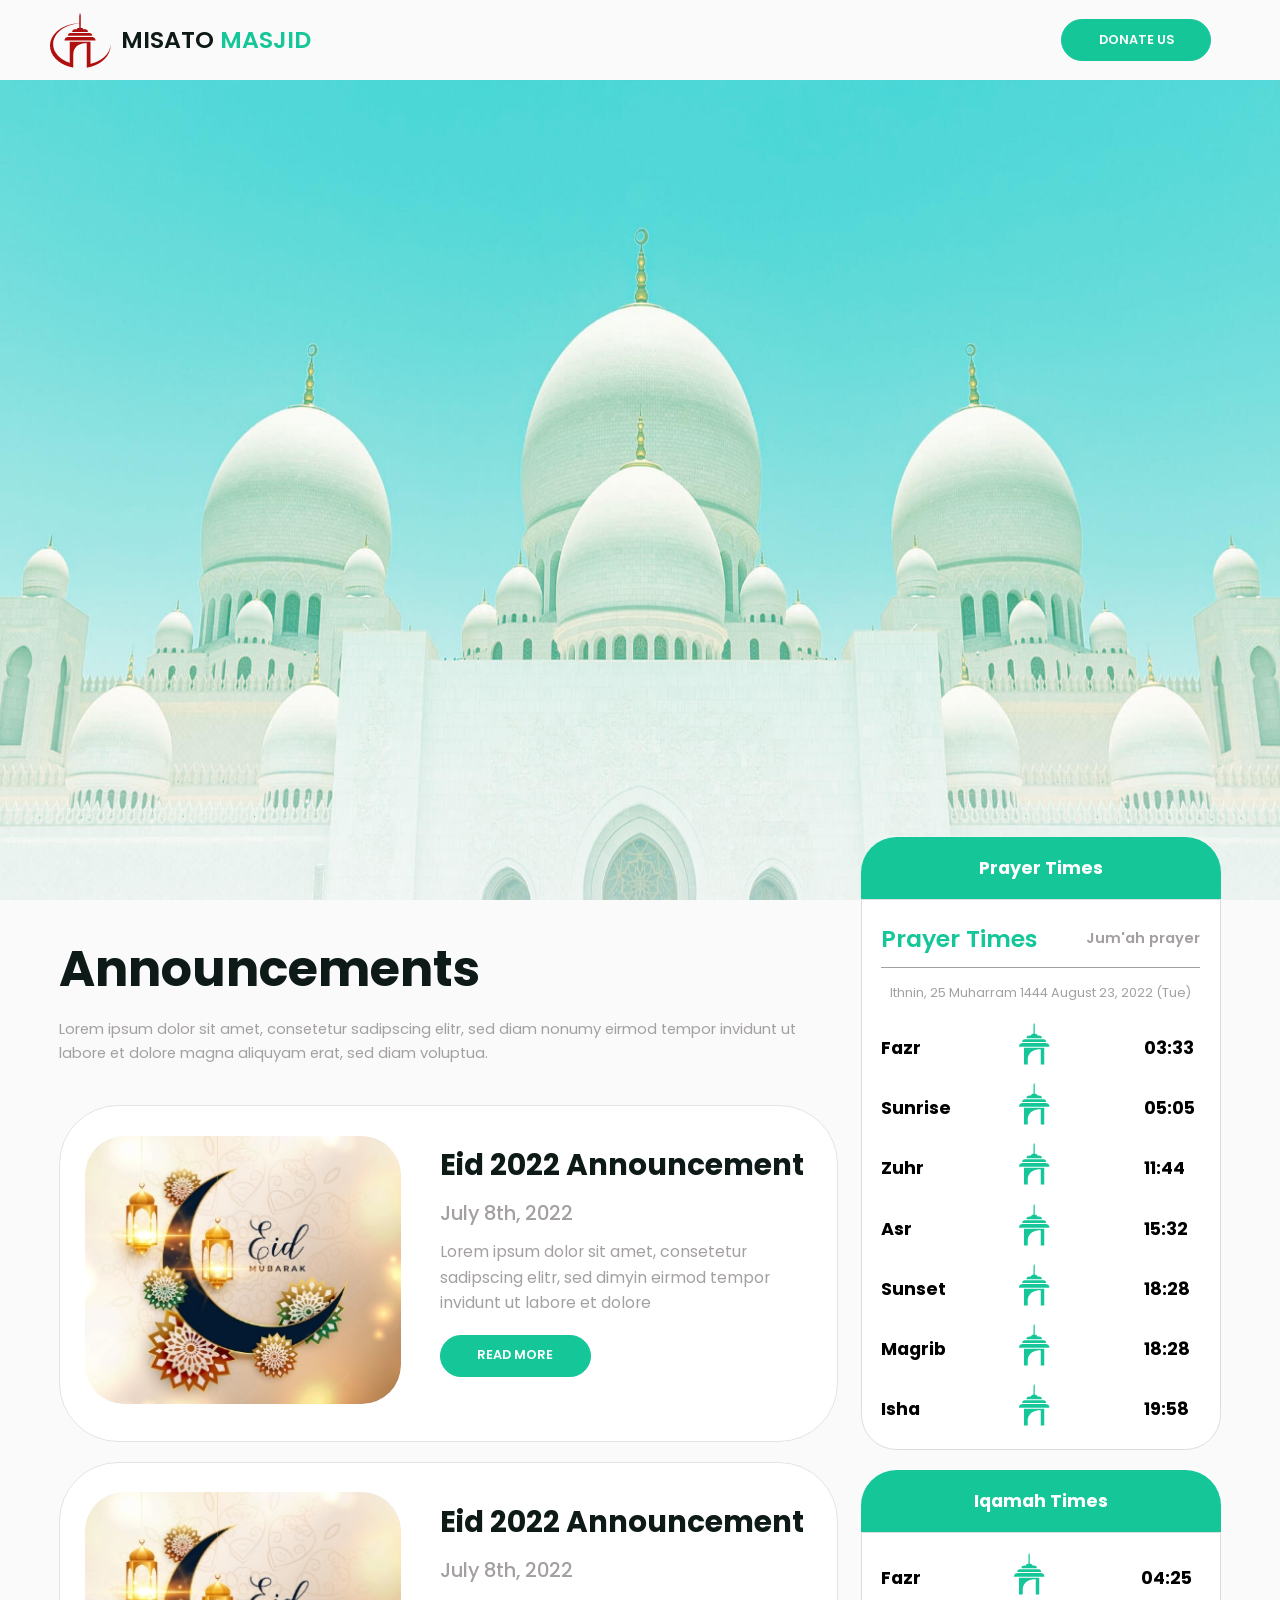
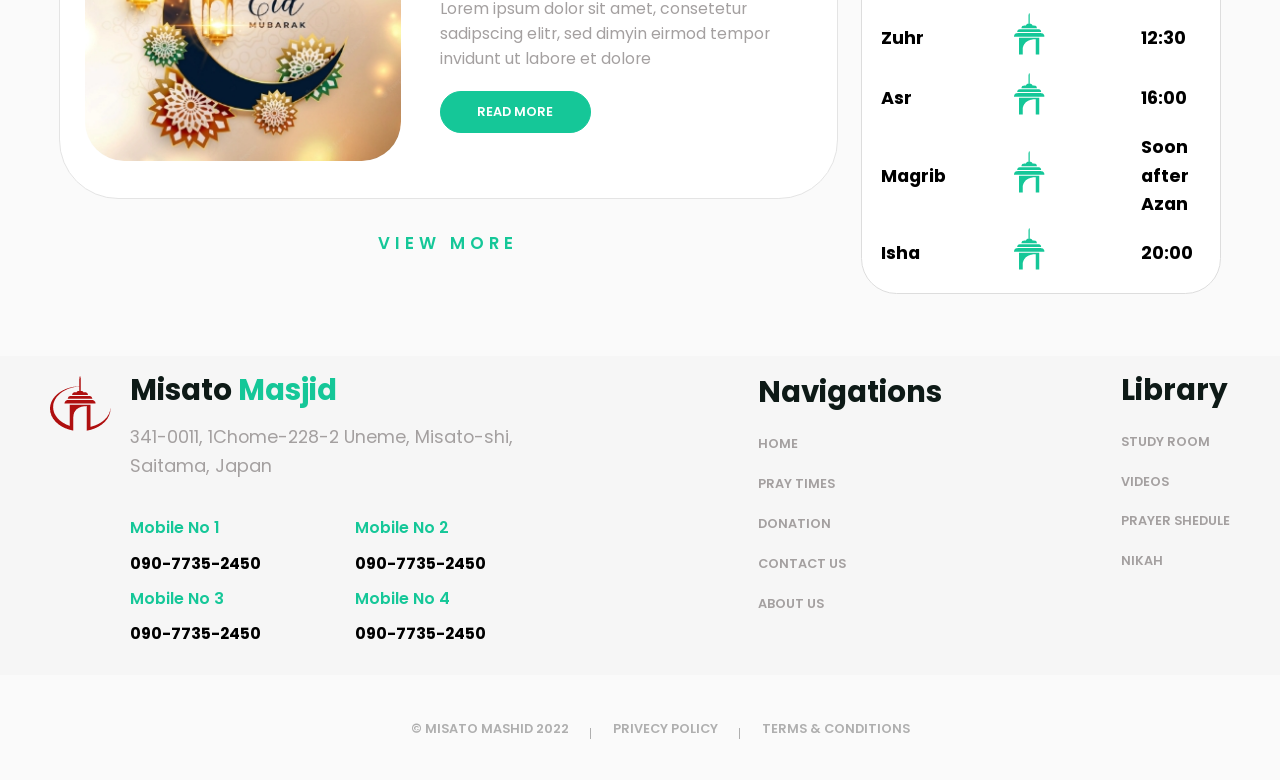
==== index.html @ 36b447de "completed" ====
<!DOCTYPE html>
<html lang="en">

<head>
    <meta charset="UTF-8">
    <meta http-equiv="X-UA-Compatible" content="IE=edge">
    <meta name="viewport" content="width=device-width, initial-scale=1.0">
    <title>Misato Masjid</title>
    <link rel="preconnect" href="https://fonts.googleapis.com">
    <link rel="preconnect" href="https://fonts.gstatic.com" crossorigin>
    <link href="https://fonts.googleapis.com/css2?family=Poppins:wght@400;500;600;700&display=swap" rel="stylesheet">
    <script src="https://ajax.googleapis.com/ajax/libs/jquery/3.6.0/jquery.min.js"></script>
    <link rel="stylesheet" href="assets/css/screen.min.css">
</head>

<body>

    <div class="main-wrapper">

        <header class="header-wrapper">
            <div class="holder">

                <div class="header-logo">
                    <a href="index.html">
                        <img src="assets/image/logo.png" alt="Logo">
                        <h1>Misato <span>Masjid</span></h1>
                    </a>
                </div>

                <div class="header-info">
                    <a class="header-btn btn" href="#">Donate Us</a>
                    <div class="switch">
                        <input id="language-toggle" class="check-toggle check-toggle-round-flat" type="checkbox">
                        <label for="language-toggle"></label>
                        <span class="on">BN</span>
                        <span class="off">EN</span>
                    </div>
                </div>

            </div>
        </header>

        <section class="hero-wrapper" style="background-image:url(assets/image/masjid.jpg)"></section>


        <div class="work-wrapper">
            <div class="holder">
                <div class="left-side">
                <div class="announcement-wrapper">
                    <div class="announcement-heading">
                        <h2>Announcements</h2>
                        <p>Lorem ipsum dolor sit amet, consetetur sadipscing elitr, sed diam nonumy eirmod tempor
                            invidunt ut labore et dolore magna aliquyam erat, sed diam voluptua.</p>
                    </div>

                    <div class="announcement-shedule">
                        <div class="announcements-image">
                            <img src="assets/image/eid.jpg" alt="">
                        </div>
                        <div class="announcement-info">
                            <h3>Eid 2022 Announcement</h3>
                            <p class="published-date">July 8th, 2022</p>
                            <p>Lorem ipsum dolor sit amet, consetetur sadipscing elitr, sed dimyin eirmod tempor
                                invidunt ut labore et dolore</p>
                            <a class="announcements-btn btn" href="#">Read More</a>
                        </div>
                    </div>
                    <div class="announcement-shedule">
                        <div class="announcements-image">
                            <img src="assets/image/eid.jpg" alt="">
                        </div>
                        <div class="announcement-info">
                            <h3>Eid 2022 Announcement</h3>
                            <p class="published-date">July 8th, 2022</p>
                            <p>Lorem ipsum dolor sit amet, consetetur sadipscing elitr, sed dimyin eirmod tempor
                                invidunt ut labore et dolore</p>
                            <a class="announcements-btn btn" href="#">Read More</a>
                        </div>
                    </div>
                    <div class="announcement-btn">
                        <a href="#"> View More</a>
                    </div>
                </div>
            </div>
            <div class="right-side">
                <div class="prayer-times">
                    <div class="prayers-heading">
                        <h5>Prayer Times</h5>
                    </div>
                    <div class="prayer-lists">
                        <div class="prayer-shedule">
                            <h4> <strong>Prayer Times</strong>
                              </h4>
                            <h4>Jum'ah prayer</h4>
                        </div>
                        <p><span>Ithnin, 25 Muharram 1444</span> <span>August 23, 2022 (Tue)</span></p>
                        <div class="prayers-name">
                            <span>Fazr</span>
                            <span><img src="/assets/image/miner_green.png" alt=""></span>
                            <span>03:33</span>
                            <span>Sunrise</span>
                            <span><img src="/assets/image/miner_green.png" alt=""></span>
                            <span>05:05</span>
                            <span>Zuhr</span>
                            <span><img src="/assets/image/miner_green.png" alt=""></span>
                            <span>11:44</span>
                            <span>Asr</span>
                            <span><img src="/assets/image/miner_green.png" alt=""></span>
                            <span>15:32</span>
                            <span>Sunset</span>
                            <span><img src="/assets/image/miner_green.png" alt=""></span>
                            <span>18:28</span>
                            <span>Magrib</span>
                            <span><img src="/assets/image/miner_green.png" alt=""></span>
                            <span>18:28</span>
                            <span>Isha</span>
                            <span><img src="/assets/image/miner_green.png" alt=""></span>
                            <span>19:58</span>
                        </div>
                    </div> 
                </div>
                <div class="prayer-times iqamah">
                    <div class="prayers-heading">
                        <h5>Iqamah Times</h5>
                    </div>
                    <div class="prayer-lists">
                        <div class="prayers-name">
                            <span>Fazr</span>
                            <span><img src="/assets/image/miner_green.png" alt=""></span>
                            <span>04:25</span>
                            <span>Zuhr</span>
                            <span><img src="/assets/image/miner_green.png" alt=""></span>
                            <span>12:30</span>
                            <span>Asr</span>
                            <span><img src="/assets/image/miner_green.png" alt=""></span>
                            <span>16:00</span>
                            <span>Magrib</span>
                            <span><img src="/assets/image/miner_green.png" alt=""></span>
                            <span class="soon">Soon after Azan</span>
                            <span>Isha</span>
                            <span><img src="/assets/image/miner_green.png" alt=""></span>
                            <span>20:00</span>
                            
                        </div>
                    </div> 
                </div>
             

            </div>
            </div>
        </div>

        <section class="navigation-area">
            <div class="holder">
                <div class="contact">
                    <img src="assets/image/logo.png" alt="">
                    <div class="contact-info">
                        <h3>Misato <span>Masjid</span> </h3>
                    <p>341-0011, 1Chome-228-2 Uneme, Misato-shi,
                        Saitama, Japan</p>
                        <div class="contact-details">
                            <span>Mobile No 1</span>
                            <span>Mobile No 2</span>
                            <span><strong>090-7735-2450</strong></span>
                            <span><strong>090-7735-2450</strong></span>
                            <span>Mobile No 3</span>
                            <span>Mobile No 4</span>
                     
                          
                            <span><strong>090-7735-2450</strong></span>
                          
                            <span><strong>090-7735-2450</strong></span>
                        </div>
                    </div>
                </div>
                <div class="navigation">
                    <h3>Navigations</h3>
                    <ul>
                        <li><a href="">Home</a></li>
                        <li><a href="">Pray Times</a></li>
                        <li><a href="">Donation</a></li>
                        <li><a href="">Contact US</a></li>
                        <li><a href="">About Us</a></li>
                    </ul>
                </div>
                <div class="library">
                    <h3>Library</h3>
                    <ul>
                        <li><a href="">Study Room</a></li>
                        <li><a href="">Videos</a></li>
                        <li><a href="">Prayer Shedule</a></li>
                        <li><a href="">Nikah</a></li>
                    </ul>
                </div>
            </div>
        </section>

        <footer class="footer--area">
            <div class="holder">
                <ul>
                    <li><a href=""> &#xA9; Misato Mashid 2022</a></li>
                    <li><a href="">Privecy Policy</a></li>
                    <li><a href="">Terms & Conditions</a></li>
                </ul>
            </div>
        </footer>

    </div>

    <script src="assets/js/screen.js"></script>

</body>

</html>
---- assets/css/screen.min.css ----
html{font-size:13px}@media (min-width: 320px){html{font-size:calc(13px + 3 * (100vw - 320px) / 1046)}}@media (min-width: 1366px){html{font-size:16px}}.holder{padding:0 20px}@media (min-width: 320px){.holder{padding:calc(0 20px + 0 40px-0 20px * (100vw - 320px) / 1046)}}@media (min-width: 1366px){.holder{padding:0 40px}}.switch{display:none}@media (min-width: 320px){.switch{display:calc(none + block-none * (100vw - 320px) / 1046)}}@media (min-width: 1366px){.switch{display:block}}html,body,p,blockquote,figure,fieldset,textarea,iframe{margin:0;padding:0;-webkit-box-sizing:border-box;box-sizing:border-box}button,input,select,textarea{margin:0}*,*:before,*:after{-webkit-box-sizing:inherit;box-sizing:inherit}img,embed,iframe:not(.instagram-media):not(.wp-embedded-content),object,audio,video{height:auto;max-width:100%}ul,li{margin:0;padding:0;list-style:none}a{text-decoration:none;text-transform:uppercase;font-size:.8125rem;line-height:.6875rem;font-weight:600;display:inline-block}.header-btn{margin-right:1.25rem}@media (max-width: 576px){.header-btn{margin-right:0px}}.announcements-btn{margin-top:1.25rem;text-align:center}@media (max-width: 576px){.announcements-btn{text-align:center}}.announcement-btn{text-align:center}.announcement-btn a{letter-spacing:0.3em;color:#15C798;font-size:1.0625rem;margin-top:1.25rem}body{font-family:"Poppins",sans-serif;color:#A4A0A0;line-height:1.6;font-size:1rem;background-color:#fafafa}.holder{max-width:77.5rem;margin:0 auto}.btn{color:#fff;background-color:#15C798;border:.0625rem solid #15C798;padding:.93rem 2.3rem;border-radius:2rem}.btn:hover{background-color:transparent;-webkit-transition:all 0.5s ease-in-out;-o-transition:all 0.5s ease-in-out;transition:all 0.5s ease-in-out;color:#000}h2{color:#0E1A17;font-size:3.125rem;font-weight:700;margin:.625rem 0;max-width:30.125rem}h3{font-size:1.875rem;color:#0E1A17;margin:0 0 .625rem 0}.switch{position:relative;margin:3px 0 0 15px}.switch>span{position:absolute;top:9px;pointer-events:none;font-family:'Helvetica', Arial, sans-serif;font-weight:bold;font-size:12px;text-transform:uppercase;text-shadow:0 1px 0 rgba(0,0,0,0.06);width:50%;text-align:center}input.check-toggle-round-flat:checked ~ .off{color:#15c798}input.check-toggle-round-flat:checked ~ .on{color:#fff}.switch>span.on{left:0;padding-left:2px;color:#15c798}.switch>span.off{right:0;padding-right:4px;color:#fff}.check-toggle{position:absolute;margin-left:-9999px;visibility:hidden}.check-toggle+label{display:block;position:relative;cursor:pointer;outline:none;-webkit-user-select:none;-moz-user-select:none;-ms-user-select:none;user-select:none}input.check-toggle-round-flat+label{padding:2px;width:100px;height:35px;background-color:#15c798;border-radius:60px}input.check-toggle-round-flat+label:before,input.check-toggle-round-flat+label:after{display:block;position:absolute;content:""}input.check-toggle-round-flat+label:before{top:2px;left:2px;bottom:2px;right:2px;background-color:#15c798;border-radius:60px}input.check-toggle-round-flat+label:after{top:4px;left:4px;bottom:4px;width:48px;background-color:#fff;border-radius:52px;-webkit-transition:margin 0.2s;-o-transition:margin 0.2s;transition:margin 0.2s}input.check-toggle-round-flat:checked+label:after{margin-left:44px}.header-wrapper{width:100%;height:5rem;position:fixed;z-index:333}.header-wrapper .holder{display:-webkit-box;display:-ms-flexbox;display:flex;-webkit-box-pack:center;-ms-flex-pack:center;justify-content:center;-webkit-box-align:center;-ms-flex-align:center;align-items:center;-webkit-box-pack:justify;-ms-flex-pack:justify;justify-content:space-between;height:80px}@media (max-width: 576px){.header-wrapper .holder{-webkit-box-orient:vertical;-webkit-box-direction:normal;-ms-flex-direction:column;flex-direction:column;margin:10px 0 0 0}}.header-wrapper .holder .header-logo a{display:-webkit-box;display:-ms-flexbox;display:flex;-webkit-box-pack:center;-ms-flex-pack:center;justify-content:center;-webkit-box-align:center;-ms-flex-align:center;align-items:center}@media (max-width: 576px){.header-wrapper .holder .header-logo a img{max-width:3.4375rem}}.header-wrapper .holder .header-logo a h1{font-size:1.5rem;font-weight:600;color:#0E1A17;margin:0 0 0 10px}.header-wrapper .holder .header-logo a h1 span{color:#15C798}.header-wrapper .holder .header-info{display:-webkit-box;display:-ms-flexbox;display:flex;-webkit-box-pack:center;-ms-flex-pack:center;justify-content:center;-webkit-box-align:center;-ms-flex-align:center;align-items:center;-webkit-box-pack:justify;-ms-flex-pack:justify;justify-content:space-between}.header-wrapper.active{background-color:#E4E4E4;-webkit-transition:all 0.3s ease-in-out;-o-transition:all 0.3s ease-in-out;transition:all 0.3s ease-in-out}@media (max-width: 576px){.header-wrapper.active{height:7.25rem}}.footer--area{padding:40px 0}@media (max-width: 576px){.footer--area{padding:20px 0}}.footer--area .holder{display:-ms-grid;display:grid;place-items:center}.footer--area .holder li{margin-left:40px;display:inline-block;position:relative}.footer--area .holder li::after{content:"";position:absolute;background-color:#afafaf;width:1px;height:11px;top:4px;right:-22px}.footer--area .holder li:last-child:after{display:none}@media (max-width: 576px){.footer--area .holder li{margin-left:5px}.footer--area .holder li::after{display:none}}.footer--area .holder li a{text-decoration:none;color:#afafaf;font-size:.8125rem;display:block;-webkit-transition:all 0.3s ease-in-out;-o-transition:all 0.3s ease-in-out;transition:all 0.3s ease-in-out}@media (max-width: 576px){.footer--area .holder li a{font-size:9px}}.footer--area .holder li a::after{background-color:#A4A0A0;bottom:-3px;content:"";height:1px;right:0;position:absolute;width:0;-webkit-transition:all 0.3s;-o-transition:all 0.3s;transition:all 0.3s}.footer--area .holder li a:hover::after{left:0;width:100%}.hero-wrapper{position:relative;top:80px;background-repeat:no-repeat;background-position:center;background-size:100% 100%;height:calc(100vh - 80px)}@media (max-width: 576px){.hero-wrapper{height:calc(50vh - 80px);top:95px}}.work-wrapper{width:100%}.work-wrapper .holder{display:-webkit-box;display:-ms-flexbox;display:flex;-webkit-box-pack:justify;-ms-flex-pack:justify;justify-content:space-between;-webkit-box-align:center;-ms-flex-align:center;align-items:center;gap:1.25rem;padding:1.875rem}@media (max-width: 576px){.work-wrapper .holder{-webkit-box-orient:vertical;-webkit-box-direction:normal;-ms-flex-direction:column;flex-direction:column;padding:1.625rem 0}}.work-wrapper .holder .left-side{max-width:67%}@media (max-width: 576px){.work-wrapper .holder .left-side{-webkit-box-ordinal-group:3;-ms-flex-order:2;order:2;max-width:100%}}@media (max-width: 576px){.work-wrapper .holder .left-side .announcement-wrapper .announcement-heading{padding:0 1.25rem}}.work-wrapper .holder .left-side .announcement-wrapper .announcement-heading p{font-weight:400;font-size:.9375rem;margin-bottom:2.5rem;max-width:62.3125rem}.work-wrapper .holder .left-side .announcement-wrapper .announcement-shedule{background-color:#fff;display:-webkit-box;display:-ms-flexbox;display:flex;-webkit-box-pack:center;-ms-flex-pack:center;justify-content:center;-webkit-box-align:center;-ms-flex-align:center;align-items:center;gap:2.5rem;padding:1.875rem 1.5625rem;border:.0625rem solid #E4E4E4;border-radius:3.75rem;margin-bottom:1.25rem}@media (max-width: 576px){.work-wrapper .holder .left-side .announcement-wrapper .announcement-shedule{-webkit-box-orient:vertical;-webkit-box-direction:normal;-ms-flex-direction:column;flex-direction:column}}.work-wrapper .holder .left-side .announcement-wrapper .announcement-shedule .announcements-image{border-radius:1.875rem}@media (max-width: 576px){.work-wrapper .holder .left-side .announcement-wrapper .announcement-shedule .announcements-image{width:100%}}.work-wrapper .holder .left-side .announcement-wrapper .announcement-shedule .announcements-image img{max-width:20.0625rem;border-radius:2.5rem}@media (max-width: 576px){.work-wrapper .holder .left-side .announcement-wrapper .announcement-shedule .announcements-image img{max-width:100%;width:100%}}.work-wrapper .holder .left-side .announcement-wrapper .announcement-shedule .announcement-info{position:relative;top:-.9375rem}.work-wrapper .holder .left-side .announcement-wrapper .announcement-shedule .announcement-info p{max-width:31.25rem}.work-wrapper .holder .left-side .announcement-wrapper .announcement-shedule .announcement-info .published-date{font-size:1.25rem;font-weight:500;margin-bottom:.625rem}.work-wrapper .right-side{max-width:31%}@media (max-width: 576px){.work-wrapper .right-side{-webkit-box-ordinal-group:2;-ms-flex-order:1;order:1;max-width:100%}}.work-wrapper .right-side .prayer-times{position:relative;top:-2.0625rem;background-color:#fff;border-radius:2.25rem}.work-wrapper .right-side .prayer-times .prayers-heading{background-color:#15C798;margin:20px 0 0 0;text-align:center;border-radius:2.25rem 2.25rem 0 0}.work-wrapper .right-side .prayer-times .prayers-heading h5{color:#fff;font-size:1.125rem;padding:1.0625rem 0;margin:0}.work-wrapper .right-side .prayer-times .prayer-lists{border:.0625rem solid #ddd;border-radius:0 0 2.25rem 2.25rem;padding:0 1.25rem .9375rem 1.25rem}.work-wrapper .right-side .prayer-times .prayer-lists p{font-size:.8125rem;text-align:center;margin:.9375rem 0 0 0}.work-wrapper .right-side .prayer-times .prayer-lists .prayer-shedule{display:-webkit-box;display:-ms-flexbox;display:flex;-webkit-box-pack:center;-ms-flex-pack:center;justify-content:center;-webkit-box-align:center;-ms-flex-align:center;align-items:center;-webkit-box-pack:justify;-ms-flex-pack:justify;justify-content:space-between;border-bottom:.0625rem solid #A4A0A0}.work-wrapper .right-side .prayer-times .prayer-lists .prayer-shedule h4{font-weight:600;font-size:.9375rem;margin:1.25rem 0 .625rem 0}.work-wrapper .right-side .prayer-times .prayer-lists .prayer-shedule strong{color:#15C798;font-weight:600;font-size:1.5rem}.work-wrapper .right-side .prayer-times .prayer-lists .prayers-name{margin-top:1.25rem;display:-ms-grid;display:grid;-ms-grid-columns:1fr 1fr 1fr;grid-template-columns:1fr 1fr 1fr;-webkit-box-pack:justify;-ms-flex-pack:justify;justify-content:space-between;gap:.625rem 4.3125rem;-webkit-box-align:center;-ms-flex-align:center;align-items:center}@media (max-width: 576px){.work-wrapper .right-side .prayer-times .prayer-lists .prayers-name{gap:0.625rem 7.313rem}}.work-wrapper .right-side .prayer-times .prayer-lists .prayers-name span{color:#000;font-weight:700;font-size:1.125rem}.navigation-area{padding:0 1.875rem;background-color:#08674E;padding:1.25rem 0;background-color:#f6f6f6}.navigation-area .holder{display:-webkit-box;display:-ms-flexbox;display:flex;-webkit-box-pack:center;-ms-flex-pack:center;justify-content:center;-webkit-box-align:center;-ms-flex-align:center;align-items:center;-webkit-box-pack:justify;-ms-flex-pack:justify;justify-content:space-between}@media (max-width: 576px){.navigation-area .holder{-webkit-box-orient:vertical;-webkit-box-direction:normal;-ms-flex-direction:column;flex-direction:column}}.navigation-area .holder .contact{display:-webkit-box;display:-ms-flexbox;display:flex;-webkit-box-align:start;-ms-flex-align:start;align-items:flex-start;-webkit-box-pack:justify;-ms-flex-pack:justify;justify-content:space-between;gap:1.25rem}@media (max-width: 576px){.navigation-area .holder .contact{padding:0 0 30px 0}}.navigation-area .holder .contact .contact-info{position:relative;top:-.625rem}.navigation-area .holder .contact .contact-info h3{font-weight:700}.navigation-area .holder .contact .contact-info h3 span{color:#15C798}.navigation-area .holder .contact .contact-info p{font-weight:400;max-width:28.5rem;font-size:1.125rem;padding-bottom:1.625rem}.navigation-area .holder .contact .contact-info .contact-details{display:-ms-grid;display:grid;-ms-grid-columns:1fr 1fr;grid-template-columns:1fr 1fr}.navigation-area .holder .contact .contact-info .contact-details span{margin-top:.625rem;color:#15C798;font-weight:600}.navigation-area .holder .contact .contact-info .contact-details strong{color:#000}.navigation-area .holder .navigation{position:relative;top:-1.0625rem}@media (max-width: 576px){.navigation-area .holder .navigation{padding:0 0 30px 0}}.navigation-area .holder .navigation h3{font-weight:700;margin-bottom:.9375rem}@media (max-width: 576px){.navigation-area .holder .navigation h3{text-align:center}}.navigation-area .holder .navigation ul li{margin-bottom:.9375rem}@media (max-width: 576px){.navigation-area .holder .navigation ul li{margin-left:10px;display:inline-block}}.navigation-area .holder .navigation ul li a{color:#A4A0A0;position:relative}.navigation-area .holder .navigation ul li a::after{background-color:#A4A0A0;bottom:-3px;content:"";height:1px;right:0;position:absolute;width:0;-webkit-transition:all 0.3s;-o-transition:all 0.3s;transition:all 0.3s}.navigation-area .holder .navigation ul li a:hover::after{left:0;width:100%}.navigation-area .holder .library{position:relative;top:-2.5rem}.navigation-area .holder .library h3{font-weight:700;margin-bottom:.9375rem}@media (max-width: 576px){.navigation-area .holder .library h3{text-align:center}}.navigation-area .holder .library ul li{margin-bottom:.9375rem}@media (max-width: 576px){.navigation-area .holder .library ul li{margin-left:10px;display:inline-block}}.navigation-area .holder .library ul li a{color:#A4A0A0;position:relative}.navigation-area .holder .library ul li a::after{background-color:#A4A0A0;bottom:-3px;content:"";height:1px;right:0;position:absolute;width:0;-webkit-transition:all 0.3s;-o-transition:all 0.3s;transition:all 0.3s}.navigation-area .holder .library ul li a:hover::after{left:0;width:100%}
/*# sourceMappingURL=screen.min.css.map */
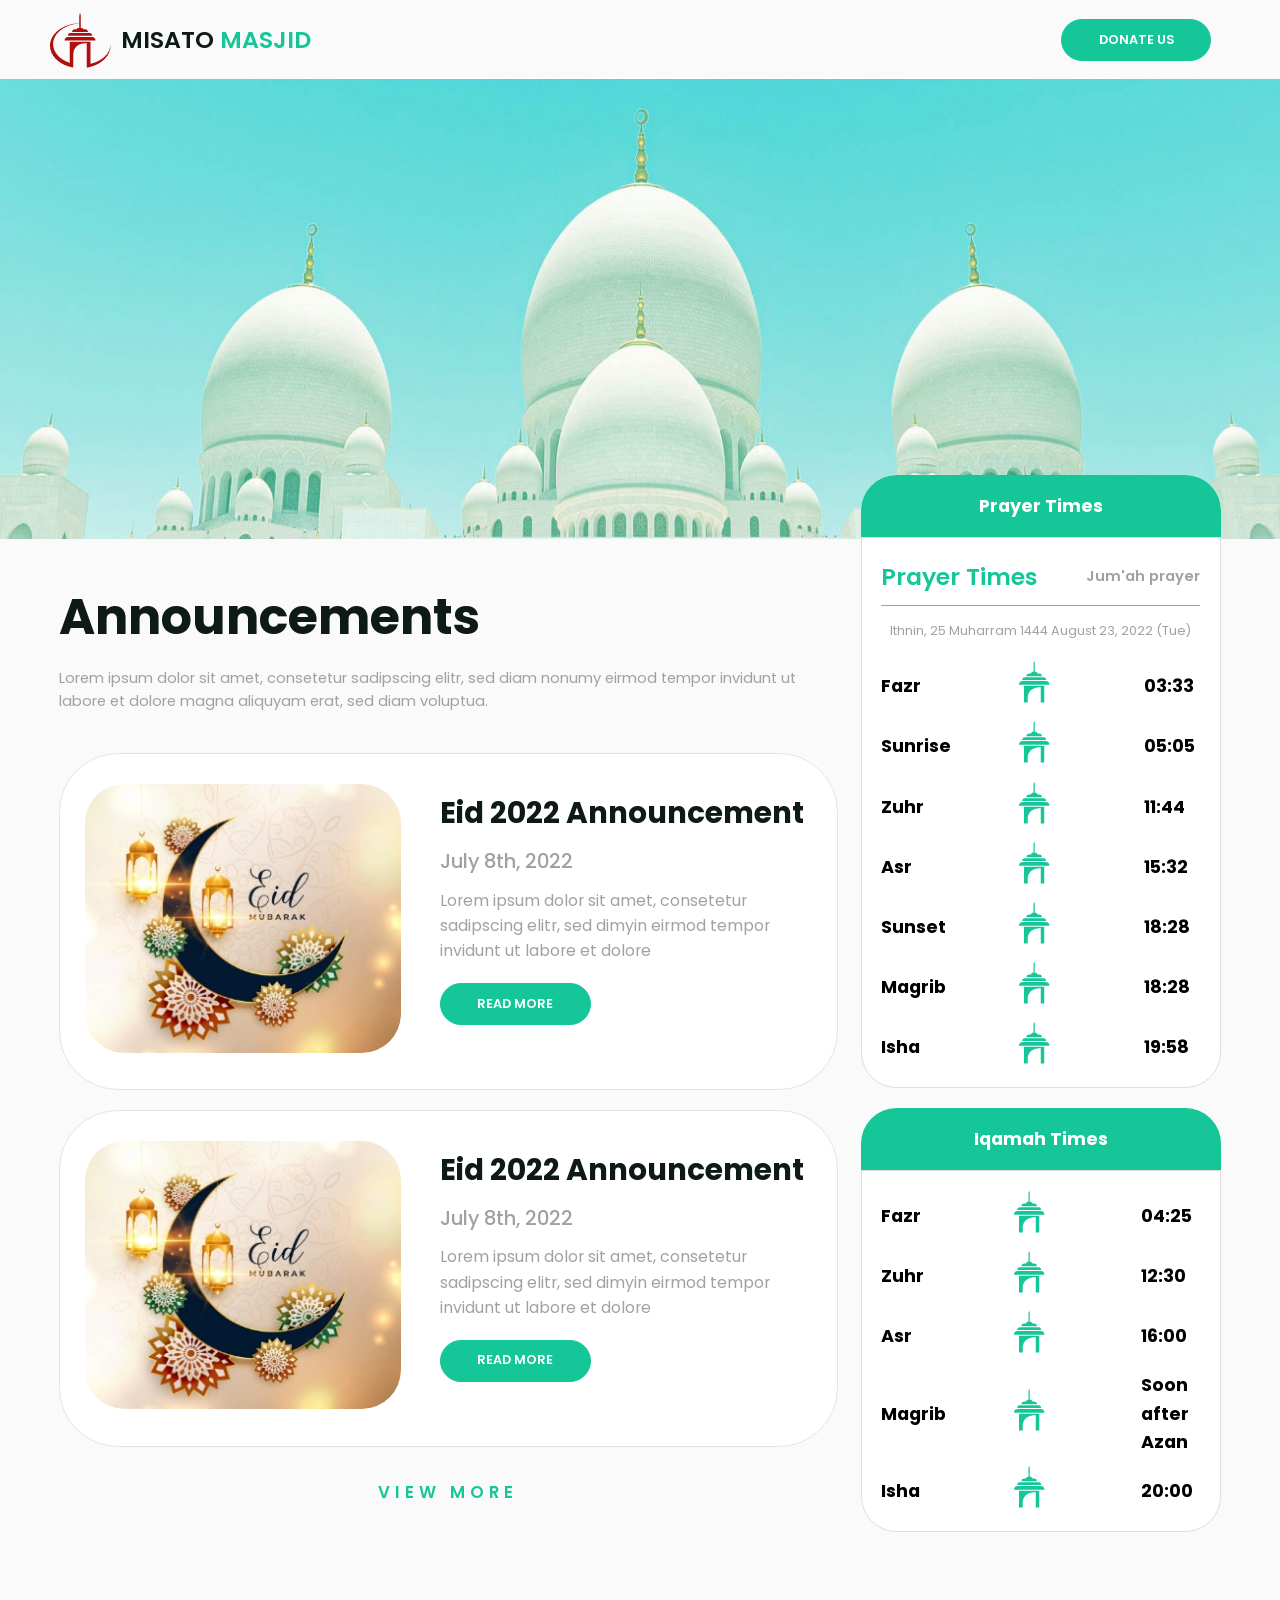
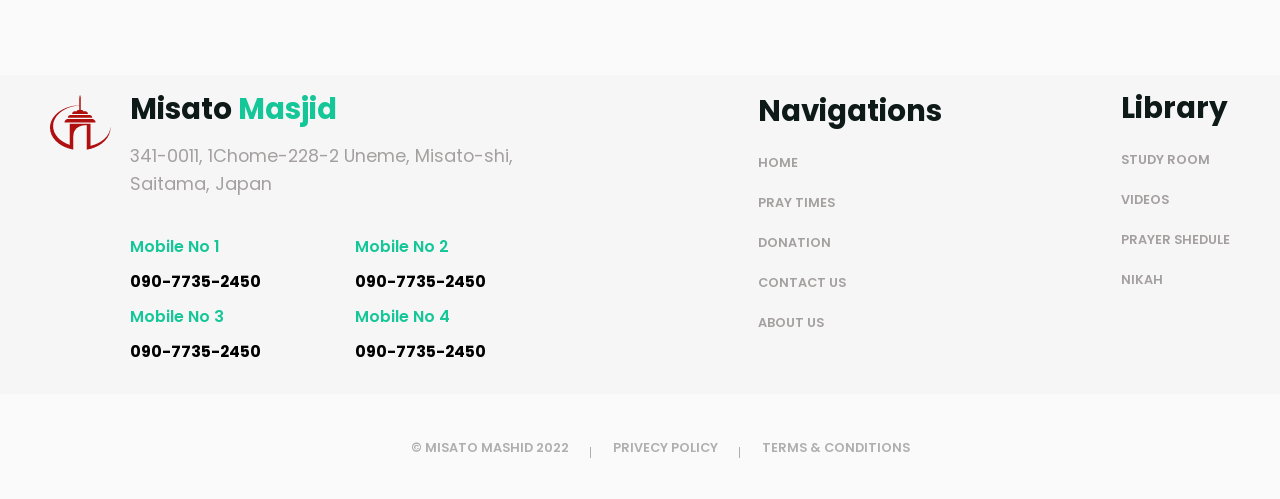
==== commit 6d6e3181: "errors Fixed" ====
--- a/index.html
+++ b/index.html
@@ -96,25 +96,25 @@
                         <p><span>Ithnin, 25 Muharram 1444</span> <span>August 23, 2022 (Tue)</span></p>
                         <div class="prayers-name">
                             <span>Fazr</span>
-                            <span><img src="/assets/image/miner_green.png" alt=""></span>
+                            <span><img src="assets/image/miner_green.png" alt=""></span>
                             <span>03:33</span>
                             <span>Sunrise</span>
-                            <span><img src="/assets/image/miner_green.png" alt=""></span>
+                            <span><img src="assets/image/miner_green.png" alt=""></span>
                             <span>05:05</span>
                             <span>Zuhr</span>
-                            <span><img src="/assets/image/miner_green.png" alt=""></span>
+                            <span><img src="assets/image/miner_green.png" alt=""></span>
                             <span>11:44</span>
                             <span>Asr</span>
-                            <span><img src="/assets/image/miner_green.png" alt=""></span>
+                            <span><img src="assets/image/miner_green.png" alt=""></span>
                             <span>15:32</span>
                             <span>Sunset</span>
-                            <span><img src="/assets/image/miner_green.png" alt=""></span>
+                            <span><img src="assets/image/miner_green.png" alt=""></span>
                             <span>18:28</span>
                             <span>Magrib</span>
-                            <span><img src="/assets/image/miner_green.png" alt=""></span>
+                            <span><img src="assets/image/miner_green.png" alt=""></span>
                             <span>18:28</span>
                             <span>Isha</span>
-                            <span><img src="/assets/image/miner_green.png" alt=""></span>
+                            <span><img src="assets/image/miner_green.png" alt=""></span>
                             <span>19:58</span>
                         </div>
                     </div> 
@@ -126,19 +126,19 @@
                     <div class="prayer-lists">
                         <div class="prayers-name">
                             <span>Fazr</span>
-                            <span><img src="/assets/image/miner_green.png" alt=""></span>
+                            <span><img src="assets/image/miner_green.png" alt=""></span>
                             <span>04:25</span>
                             <span>Zuhr</span>
-                            <span><img src="/assets/image/miner_green.png" alt=""></span>
+                            <span><img src="assets/image/miner_green.png" alt=""></span>
                             <span>12:30</span>
                             <span>Asr</span>
-                            <span><img src="/assets/image/miner_green.png" alt=""></span>
+                            <span><img src="assets/image/miner_green.png" alt=""></span>
                             <span>16:00</span>
                             <span>Magrib</span>
-                            <span><img src="/assets/image/miner_green.png" alt=""></span>
+                            <span><img src="assets/image/miner_green.png" alt=""></span>
                             <span class="soon">Soon after Azan</span>
                             <span>Isha</span>
-                            <span><img src="/assets/image/miner_green.png" alt=""></span>
+                            <span><img src="assets/image/miner_green.png" alt=""></span>
                             <span>20:00</span>
                             
                         </div>
--- a/assets/css/screen.min.css
+++ b/assets/css/screen.min.css
@@ -1,2 +1,2 @@
-html{font-size:13px}@media (min-width: 320px){html{font-size:calc(13px + 3 * (100vw - 320px) / 1046)}}@media (min-width: 1366px){html{font-size:16px}}.holder{padding:0 20px}@media (min-width: 320px){.holder{padding:calc(0 20px + 0 40px-0 20px * (100vw - 320px) / 1046)}}@media (min-width: 1366px){.holder{padding:0 40px}}.switch{display:none}@media (min-width: 320px){.switch{display:calc(none + block-none * (100vw - 320px) / 1046)}}@media (min-width: 1366px){.switch{display:block}}html,body,p,blockquote,figure,fieldset,textarea,iframe{margin:0;padding:0;-webkit-box-sizing:border-box;box-sizing:border-box}button,input,select,textarea{margin:0}*,*:before,*:after{-webkit-box-sizing:inherit;box-sizing:inherit}img,embed,iframe:not(.instagram-media):not(.wp-embedded-content),object,audio,video{height:auto;max-width:100%}ul,li{margin:0;padding:0;list-style:none}a{text-decoration:none;text-transform:uppercase;font-size:.8125rem;line-height:.6875rem;font-weight:600;display:inline-block}.header-btn{margin-right:1.25rem}@media (max-width: 576px){.header-btn{margin-right:0px}}.announcements-btn{margin-top:1.25rem;text-align:center}@media (max-width: 576px){.announcements-btn{text-align:center}}.announcement-btn{text-align:center}.announcement-btn a{letter-spacing:0.3em;color:#15C798;font-size:1.0625rem;margin-top:1.25rem}body{font-family:"Poppins",sans-serif;color:#A4A0A0;line-height:1.6;font-size:1rem;background-color:#fafafa}.holder{max-width:77.5rem;margin:0 auto}.btn{color:#fff;background-color:#15C798;border:.0625rem solid #15C798;padding:.93rem 2.3rem;border-radius:2rem}.btn:hover{background-color:transparent;-webkit-transition:all 0.5s ease-in-out;-o-transition:all 0.5s ease-in-out;transition:all 0.5s ease-in-out;color:#000}h2{color:#0E1A17;font-size:3.125rem;font-weight:700;margin:.625rem 0;max-width:30.125rem}h3{font-size:1.875rem;color:#0E1A17;margin:0 0 .625rem 0}.switch{position:relative;margin:3px 0 0 15px}.switch>span{position:absolute;top:9px;pointer-events:none;font-family:'Helvetica', Arial, sans-serif;font-weight:bold;font-size:12px;text-transform:uppercase;text-shadow:0 1px 0 rgba(0,0,0,0.06);width:50%;text-align:center}input.check-toggle-round-flat:checked ~ .off{color:#15c798}input.check-toggle-round-flat:checked ~ .on{color:#fff}.switch>span.on{left:0;padding-left:2px;color:#15c798}.switch>span.off{right:0;padding-right:4px;color:#fff}.check-toggle{position:absolute;margin-left:-9999px;visibility:hidden}.check-toggle+label{display:block;position:relative;cursor:pointer;outline:none;-webkit-user-select:none;-moz-user-select:none;-ms-user-select:none;user-select:none}input.check-toggle-round-flat+label{padding:2px;width:100px;height:35px;background-color:#15c798;border-radius:60px}input.check-toggle-round-flat+label:before,input.check-toggle-round-flat+label:after{display:block;position:absolute;content:""}input.check-toggle-round-flat+label:before{top:2px;left:2px;bottom:2px;right:2px;background-color:#15c798;border-radius:60px}input.check-toggle-round-flat+label:after{top:4px;left:4px;bottom:4px;width:48px;background-color:#fff;border-radius:52px;-webkit-transition:margin 0.2s;-o-transition:margin 0.2s;transition:margin 0.2s}input.check-toggle-round-flat:checked+label:after{margin-left:44px}.header-wrapper{width:100%;height:5rem;position:fixed;z-index:333}.header-wrapper .holder{display:-webkit-box;display:-ms-flexbox;display:flex;-webkit-box-pack:center;-ms-flex-pack:center;justify-content:center;-webkit-box-align:center;-ms-flex-align:center;align-items:center;-webkit-box-pack:justify;-ms-flex-pack:justify;justify-content:space-between;height:80px}@media (max-width: 576px){.header-wrapper .holder{-webkit-box-orient:vertical;-webkit-box-direction:normal;-ms-flex-direction:column;flex-direction:column;margin:10px 0 0 0}}.header-wrapper .holder .header-logo a{display:-webkit-box;display:-ms-flexbox;display:flex;-webkit-box-pack:center;-ms-flex-pack:center;justify-content:center;-webkit-box-align:center;-ms-flex-align:center;align-items:center}@media (max-width: 576px){.header-wrapper .holder .header-logo a img{max-width:3.4375rem}}.header-wrapper .holder .header-logo a h1{font-size:1.5rem;font-weight:600;color:#0E1A17;margin:0 0 0 10px}.header-wrapper .holder .header-logo a h1 span{color:#15C798}.header-wrapper .holder .header-info{display:-webkit-box;display:-ms-flexbox;display:flex;-webkit-box-pack:center;-ms-flex-pack:center;justify-content:center;-webkit-box-align:center;-ms-flex-align:center;align-items:center;-webkit-box-pack:justify;-ms-flex-pack:justify;justify-content:space-between}.header-wrapper.active{background-color:#E4E4E4;-webkit-transition:all 0.3s ease-in-out;-o-transition:all 0.3s ease-in-out;transition:all 0.3s ease-in-out}@media (max-width: 576px){.header-wrapper.active{height:7.25rem}}.footer--area{padding:40px 0}@media (max-width: 576px){.footer--area{padding:20px 0}}.footer--area .holder{display:-ms-grid;display:grid;place-items:center}.footer--area .holder li{margin-left:40px;display:inline-block;position:relative}.footer--area .holder li::after{content:"";position:absolute;background-color:#afafaf;width:1px;height:11px;top:4px;right:-22px}.footer--area .holder li:last-child:after{display:none}@media (max-width: 576px){.footer--area .holder li{margin-left:5px}.footer--area .holder li::after{display:none}}.footer--area .holder li a{text-decoration:none;color:#afafaf;font-size:.8125rem;display:block;-webkit-transition:all 0.3s ease-in-out;-o-transition:all 0.3s ease-in-out;transition:all 0.3s ease-in-out}@media (max-width: 576px){.footer--area .holder li a{font-size:9px}}.footer--area .holder li a::after{background-color:#A4A0A0;bottom:-3px;content:"";height:1px;right:0;position:absolute;width:0;-webkit-transition:all 0.3s;-o-transition:all 0.3s;transition:all 0.3s}.footer--area .holder li a:hover::after{left:0;width:100%}.hero-wrapper{position:relative;top:80px;background-repeat:no-repeat;background-position:center;background-size:100% 100%;height:calc(100vh - 80px)}@media (max-width: 576px){.hero-wrapper{height:calc(50vh - 80px);top:95px}}.work-wrapper{width:100%}.work-wrapper .holder{display:-webkit-box;display:-ms-flexbox;display:flex;-webkit-box-pack:justify;-ms-flex-pack:justify;justify-content:space-between;-webkit-box-align:center;-ms-flex-align:center;align-items:center;gap:1.25rem;padding:1.875rem}@media (max-width: 576px){.work-wrapper .holder{-webkit-box-orient:vertical;-webkit-box-direction:normal;-ms-flex-direction:column;flex-direction:column;padding:1.625rem 0}}.work-wrapper .holder .left-side{max-width:67%}@media (max-width: 576px){.work-wrapper .holder .left-side{-webkit-box-ordinal-group:3;-ms-flex-order:2;order:2;max-width:100%}}@media (max-width: 576px){.work-wrapper .holder .left-side .announcement-wrapper .announcement-heading{padding:0 1.25rem}}.work-wrapper .holder .left-side .announcement-wrapper .announcement-heading p{font-weight:400;font-size:.9375rem;margin-bottom:2.5rem;max-width:62.3125rem}.work-wrapper .holder .left-side .announcement-wrapper .announcement-shedule{background-color:#fff;display:-webkit-box;display:-ms-flexbox;display:flex;-webkit-box-pack:center;-ms-flex-pack:center;justify-content:center;-webkit-box-align:center;-ms-flex-align:center;align-items:center;gap:2.5rem;padding:1.875rem 1.5625rem;border:.0625rem solid #E4E4E4;border-radius:3.75rem;margin-bottom:1.25rem}@media (max-width: 576px){.work-wrapper .holder .left-side .announcement-wrapper .announcement-shedule{-webkit-box-orient:vertical;-webkit-box-direction:normal;-ms-flex-direction:column;flex-direction:column}}.work-wrapper .holder .left-side .announcement-wrapper .announcement-shedule .announcements-image{border-radius:1.875rem}@media (max-width: 576px){.work-wrapper .holder .left-side .announcement-wrapper .announcement-shedule .announcements-image{width:100%}}.work-wrapper .holder .left-side .announcement-wrapper .announcement-shedule .announcements-image img{max-width:20.0625rem;border-radius:2.5rem}@media (max-width: 576px){.work-wrapper .holder .left-side .announcement-wrapper .announcement-shedule .announcements-image img{max-width:100%;width:100%}}.work-wrapper .holder .left-side .announcement-wrapper .announcement-shedule .announcement-info{position:relative;top:-.9375rem}.work-wrapper .holder .left-side .announcement-wrapper .announcement-shedule .announcement-info p{max-width:31.25rem}.work-wrapper .holder .left-side .announcement-wrapper .announcement-shedule .announcement-info .published-date{font-size:1.25rem;font-weight:500;margin-bottom:.625rem}.work-wrapper .right-side{max-width:31%}@media (max-width: 576px){.work-wrapper .right-side{-webkit-box-ordinal-group:2;-ms-flex-order:1;order:1;max-width:100%}}.work-wrapper .right-side .prayer-times{position:relative;top:-2.0625rem;background-color:#fff;border-radius:2.25rem}.work-wrapper .right-side .prayer-times .prayers-heading{background-color:#15C798;margin:20px 0 0 0;text-align:center;border-radius:2.25rem 2.25rem 0 0}.work-wrapper .right-side .prayer-times .prayers-heading h5{color:#fff;font-size:1.125rem;padding:1.0625rem 0;margin:0}.work-wrapper .right-side .prayer-times .prayer-lists{border:.0625rem solid #ddd;border-radius:0 0 2.25rem 2.25rem;padding:0 1.25rem .9375rem 1.25rem}.work-wrapper .right-side .prayer-times .prayer-lists p{font-size:.8125rem;text-align:center;margin:.9375rem 0 0 0}.work-wrapper .right-side .prayer-times .prayer-lists .prayer-shedule{display:-webkit-box;display:-ms-flexbox;display:flex;-webkit-box-pack:center;-ms-flex-pack:center;justify-content:center;-webkit-box-align:center;-ms-flex-align:center;align-items:center;-webkit-box-pack:justify;-ms-flex-pack:justify;justify-content:space-between;border-bottom:.0625rem solid #A4A0A0}.work-wrapper .right-side .prayer-times .prayer-lists .prayer-shedule h4{font-weight:600;font-size:.9375rem;margin:1.25rem 0 .625rem 0}.work-wrapper .right-side .prayer-times .prayer-lists .prayer-shedule strong{color:#15C798;font-weight:600;font-size:1.5rem}.work-wrapper .right-side .prayer-times .prayer-lists .prayers-name{margin-top:1.25rem;display:-ms-grid;display:grid;-ms-grid-columns:1fr 1fr 1fr;grid-template-columns:1fr 1fr 1fr;-webkit-box-pack:justify;-ms-flex-pack:justify;justify-content:space-between;gap:.625rem 4.3125rem;-webkit-box-align:center;-ms-flex-align:center;align-items:center}@media (max-width: 576px){.work-wrapper .right-side .prayer-times .prayer-lists .prayers-name{gap:0.625rem 7.313rem}}.work-wrapper .right-side .prayer-times .prayer-lists .prayers-name span{color:#000;font-weight:700;font-size:1.125rem}.navigation-area{padding:0 1.875rem;background-color:#08674E;padding:1.25rem 0;background-color:#f6f6f6}.navigation-area .holder{display:-webkit-box;display:-ms-flexbox;display:flex;-webkit-box-pack:center;-ms-flex-pack:center;justify-content:center;-webkit-box-align:center;-ms-flex-align:center;align-items:center;-webkit-box-pack:justify;-ms-flex-pack:justify;justify-content:space-between}@media (max-width: 576px){.navigation-area .holder{-webkit-box-orient:vertical;-webkit-box-direction:normal;-ms-flex-direction:column;flex-direction:column}}.navigation-area .holder .contact{display:-webkit-box;display:-ms-flexbox;display:flex;-webkit-box-align:start;-ms-flex-align:start;align-items:flex-start;-webkit-box-pack:justify;-ms-flex-pack:justify;justify-content:space-between;gap:1.25rem}@media (max-width: 576px){.navigation-area .holder .contact{padding:0 0 30px 0}}.navigation-area .holder .contact .contact-info{position:relative;top:-.625rem}.navigation-area .holder .contact .contact-info h3{font-weight:700}.navigation-area .holder .contact .contact-info h3 span{color:#15C798}.navigation-area .holder .contact .contact-info p{font-weight:400;max-width:28.5rem;font-size:1.125rem;padding-bottom:1.625rem}.navigation-area .holder .contact .contact-info .contact-details{display:-ms-grid;display:grid;-ms-grid-columns:1fr 1fr;grid-template-columns:1fr 1fr}.navigation-area .holder .contact .contact-info .contact-details span{margin-top:.625rem;color:#15C798;font-weight:600}.navigation-area .holder .contact .contact-info .contact-details strong{color:#000}.navigation-area .holder .navigation{position:relative;top:-1.0625rem}@media (max-width: 576px){.navigation-area .holder .navigation{padding:0 0 30px 0}}.navigation-area .holder .navigation h3{font-weight:700;margin-bottom:.9375rem}@media (max-width: 576px){.navigation-area .holder .navigation h3{text-align:center}}.navigation-area .holder .navigation ul li{margin-bottom:.9375rem}@media (max-width: 576px){.navigation-area .holder .navigation ul li{margin-left:10px;display:inline-block}}.navigation-area .holder .navigation ul li a{color:#A4A0A0;position:relative}.navigation-area .holder .navigation ul li a::after{background-color:#A4A0A0;bottom:-3px;content:"";height:1px;right:0;position:absolute;width:0;-webkit-transition:all 0.3s;-o-transition:all 0.3s;transition:all 0.3s}.navigation-area .holder .navigation ul li a:hover::after{left:0;width:100%}.navigation-area .holder .library{position:relative;top:-2.5rem}.navigation-area .holder .library h3{font-weight:700;margin-bottom:.9375rem}@media (max-width: 576px){.navigation-area .holder .library h3{text-align:center}}.navigation-area .holder .library ul li{margin-bottom:.9375rem}@media (max-width: 576px){.navigation-area .holder .library ul li{margin-left:10px;display:inline-block}}.navigation-area .holder .library ul li a{color:#A4A0A0;position:relative}.navigation-area .holder .library ul li a::after{background-color:#A4A0A0;bottom:-3px;content:"";height:1px;right:0;position:absolute;width:0;-webkit-transition:all 0.3s;-o-transition:all 0.3s;transition:all 0.3s}.navigation-area .holder .library ul li a:hover::after{left:0;width:100%}
+html{font-size:13px}@media (min-width: 320px){html{font-size:calc(13px + 3 * (100vw - 320px) / 1046)}}@media (min-width: 1366px){html{font-size:16px}}.holder{padding:0 20px}@media (min-width: 320px){.holder{padding:calc(0 20px + 0 40px-0 20px * (100vw - 320px) / 1046)}}@media (min-width: 1366px){.holder{padding:0 40px}}.switch{display:none}@media (min-width: 320px){.switch{display:calc(none + block-none * (100vw - 320px) / 1046)}}@media (min-width: 1366px){.switch{display:block}}html,body,p,blockquote,figure,fieldset,textarea,iframe{margin:0;padding:0;-webkit-box-sizing:border-box;box-sizing:border-box}button,input,select,textarea{margin:0}*,*:before,*:after{-webkit-box-sizing:inherit;box-sizing:inherit}img,embed,iframe:not(.instagram-media):not(.wp-embedded-content),object,audio,video{height:auto;max-width:100%}ul,li{margin:0;padding:0;list-style:none}a{text-decoration:none;text-transform:uppercase;font-size:.8125rem;line-height:.6875rem;font-weight:600;display:inline-block}.header-btn{margin-right:1.25rem}@media (max-width: 576px){.header-btn{margin-right:0px}}.announcements-btn{margin-top:1.25rem;text-align:center}@media (max-width: 576px){.announcements-btn{text-align:center}}.announcement-btn{text-align:center}.announcement-btn a{letter-spacing:0.3em;color:#15C798;font-size:1.0625rem;margin-top:1.25rem}body{font-family:"Poppins",sans-serif;color:#A4A0A0;line-height:1.6;font-size:1rem;background-color:#fafafa}.holder{max-width:77.5rem;margin:0 auto}.btn{color:#fff;background-color:#15C798;border:.0625rem solid #15C798;padding:.93rem 2.3rem;border-radius:2rem}.btn:hover{background-color:transparent;-webkit-transition:all 0.5s ease-in-out;-o-transition:all 0.5s ease-in-out;transition:all 0.5s ease-in-out;color:#000}h2{color:#0E1A17;font-size:3.125rem;font-weight:700;margin:.625rem 0;max-width:30.125rem}h3{font-size:1.875rem;color:#0E1A17;margin:0 0 .625rem 0}.switch{position:relative;margin:3px 0 0 15px}.switch>span{position:absolute;top:9px;pointer-events:none;font-family:'Helvetica', Arial, sans-serif;font-weight:bold;font-size:12px;text-transform:uppercase;text-shadow:0 1px 0 rgba(0,0,0,0.06);width:50%;text-align:center}input.check-toggle-round-flat:checked ~ .off{color:#15c798}input.check-toggle-round-flat:checked ~ .on{color:#fff}.switch>span.on{left:0;padding-left:2px;color:#15c798}.switch>span.off{right:0;padding-right:4px;color:#fff}.check-toggle{position:absolute;margin-left:-9999px;visibility:hidden}.check-toggle+label{display:block;position:relative;cursor:pointer;outline:none;-webkit-user-select:none;-moz-user-select:none;-ms-user-select:none;user-select:none}input.check-toggle-round-flat+label{padding:2px;width:100px;height:35px;background-color:#15c798;border-radius:60px}input.check-toggle-round-flat+label:before,input.check-toggle-round-flat+label:after{display:block;position:absolute;content:""}input.check-toggle-round-flat+label:before{top:2px;left:2px;bottom:2px;right:2px;background-color:#15c798;border-radius:60px}input.check-toggle-round-flat+label:after{top:4px;left:4px;bottom:4px;width:48px;background-color:#fff;border-radius:52px;-webkit-transition:margin 0.2s;-o-transition:margin 0.2s;transition:margin 0.2s}input.check-toggle-round-flat:checked+label:after{margin-left:44px}.header-wrapper{width:100%;height:5rem;position:-webkit-sticky;position:sticky;top:0;z-index:333;-webkit-transition:all 0.3s ease-in-out;-o-transition:all 0.3s ease-in-out;transition:all 0.3s ease-in-out}.header-wrapper .holder{display:-webkit-box;display:-ms-flexbox;display:flex;-webkit-box-pack:center;-ms-flex-pack:center;justify-content:center;-webkit-box-align:center;-ms-flex-align:center;align-items:center;-webkit-box-pack:justify;-ms-flex-pack:justify;justify-content:space-between;height:80px}@media (max-width: 576px){.header-wrapper .holder{-webkit-box-orient:vertical;-webkit-box-direction:normal;-ms-flex-direction:column;flex-direction:column;margin:10px 0 0 0}}.header-wrapper .holder .header-logo a{display:-webkit-box;display:-ms-flexbox;display:flex;-webkit-box-pack:center;-ms-flex-pack:center;justify-content:center;-webkit-box-align:center;-ms-flex-align:center;align-items:center}@media (max-width: 576px){.header-wrapper .holder .header-logo a img{max-width:3.4375rem}}.header-wrapper .holder .header-logo a h1{font-size:1.5rem;font-weight:600;color:#0E1A17;margin:0 0 0 10px}.header-wrapper .holder .header-logo a h1 span{color:#15C798}.header-wrapper .holder .header-info{display:-webkit-box;display:-ms-flexbox;display:flex;-webkit-box-pack:center;-ms-flex-pack:center;justify-content:center;-webkit-box-align:center;-ms-flex-align:center;align-items:center;-webkit-box-pack:justify;-ms-flex-pack:justify;justify-content:space-between}.header-wrapper.active{background-color:#E4E4E4;-webkit-transition:all 0.3s ease-in-out;-o-transition:all 0.3s ease-in-out;transition:all 0.3s ease-in-out}@media (max-width: 576px){.header-wrapper.active{height:7.25rem}}.footer--area{padding:40px 0}@media (max-width: 576px){.footer--area{padding:20px 0}}.footer--area .holder{display:-ms-grid;display:grid;place-items:center}.footer--area .holder li{margin-left:40px;display:inline-block;position:relative}.footer--area .holder li::after{content:"";position:absolute;background-color:#afafaf;width:1px;height:11px;top:4px;right:-22px}.footer--area .holder li:last-child:after{display:none}@media (max-width: 576px){.footer--area .holder li{margin-left:5px}.footer--area .holder li::after{display:none}}.footer--area .holder li a{text-decoration:none;color:#afafaf;font-size:.8125rem;display:block;-webkit-transition:all 0.3s ease-in-out;-o-transition:all 0.3s ease-in-out;transition:all 0.3s ease-in-out}@media (max-width: 576px){.footer--area .holder li a{font-size:9px}}.footer--area .holder li a::after{background-color:#A4A0A0;bottom:-3px;content:"";height:1px;right:0;position:absolute;width:0;-webkit-transition:all 0.3s;-o-transition:all 0.3s;transition:all 0.3s}.footer--area .holder li a:hover::after{left:0;width:100%}.hero-wrapper{background-repeat:no-repeat;background-position:center;background-size:100% 100%;height:calc(60vh - 80px)}@media (max-width: 576px){.hero-wrapper{height:calc(50vh - 80px);top:95px}}.work-wrapper{width:100%;position:relative}.work-wrapper .holder{display:-webkit-box;display:-ms-flexbox;display:flex;-webkit-box-pack:justify;-ms-flex-pack:justify;justify-content:space-between;gap:1.25rem;padding:1.875rem}@media (max-width: 576px){.work-wrapper .holder{-webkit-box-orient:vertical;-webkit-box-direction:normal;-ms-flex-direction:column;flex-direction:column;padding:1.625rem 0}}.work-wrapper .holder .left-side{max-width:67%}@media (max-width: 576px){.work-wrapper .holder .left-side{-webkit-box-ordinal-group:3;-ms-flex-order:2;order:2;max-width:100%}}@media (max-width: 576px){.work-wrapper .holder .left-side .announcement-wrapper .announcement-heading{padding:0 1.25rem}}.work-wrapper .holder .left-side .announcement-wrapper .announcement-heading p{font-weight:400;font-size:.9375rem;margin-bottom:2.5rem;max-width:62.3125rem}.work-wrapper .holder .left-side .announcement-wrapper .announcement-shedule{background-color:#fff;display:-webkit-box;display:-ms-flexbox;display:flex;-webkit-box-pack:center;-ms-flex-pack:center;justify-content:center;-webkit-box-align:center;-ms-flex-align:center;align-items:center;gap:2.5rem;padding:1.875rem 1.5625rem;border:.0625rem solid #E4E4E4;border-radius:3.75rem;margin-bottom:1.25rem}@media (max-width: 576px){.work-wrapper .holder .left-side .announcement-wrapper .announcement-shedule{-webkit-box-orient:vertical;-webkit-box-direction:normal;-ms-flex-direction:column;flex-direction:column}}.work-wrapper .holder .left-side .announcement-wrapper .announcement-shedule .announcements-image{border-radius:1.875rem}@media (max-width: 576px){.work-wrapper .holder .left-side .announcement-wrapper .announcement-shedule .announcements-image{width:100%}}.work-wrapper .holder .left-side .announcement-wrapper .announcement-shedule .announcements-image img{max-width:20.0625rem;border-radius:2.5rem}@media (max-width: 576px){.work-wrapper .holder .left-side .announcement-wrapper .announcement-shedule .announcements-image img{max-width:100%;width:100%}}.work-wrapper .holder .left-side .announcement-wrapper .announcement-shedule .announcement-info{position:relative;top:-.9375rem}.work-wrapper .holder .left-side .announcement-wrapper .announcement-shedule .announcement-info p{max-width:31.25rem}.work-wrapper .holder .left-side .announcement-wrapper .announcement-shedule .announcement-info .published-date{font-size:1.25rem;font-weight:500;margin-bottom:.625rem}.work-wrapper .right-side{max-width:31%}@media (max-width: 576px){.work-wrapper .right-side{-webkit-box-ordinal-group:2;-ms-flex-order:1;order:1;max-width:100%}}.work-wrapper .right-side .prayer-times{position:relative;top:-7.1875rem;background-color:#fff;border-radius:2.25rem}.work-wrapper .right-side .prayer-times .prayers-heading{background-color:#15C798;margin:20px 0 0 0;text-align:center;border-radius:2.25rem 2.25rem 0 0}.work-wrapper .right-side .prayer-times .prayers-heading h5{color:#fff;font-size:1.125rem;padding:1.0625rem 0;margin:0}.work-wrapper .right-side .prayer-times .prayer-lists{border:.0625rem solid #ddd;border-radius:0 0 2.25rem 2.25rem;padding:0 1.25rem .9375rem 1.25rem}.work-wrapper .right-side .prayer-times .prayer-lists p{font-size:.8125rem;text-align:center;margin:.9375rem 0 0 0}.work-wrapper .right-side .prayer-times .prayer-lists .prayer-shedule{display:-webkit-box;display:-ms-flexbox;display:flex;-webkit-box-pack:center;-ms-flex-pack:center;justify-content:center;-webkit-box-align:center;-ms-flex-align:center;align-items:center;-webkit-box-pack:justify;-ms-flex-pack:justify;justify-content:space-between;border-bottom:.0625rem solid #A4A0A0}.work-wrapper .right-side .prayer-times .prayer-lists .prayer-shedule h4{font-weight:600;font-size:.9375rem;margin:1.25rem 0 .625rem 0}.work-wrapper .right-side .prayer-times .prayer-lists .prayer-shedule strong{color:#15C798;font-weight:600;font-size:1.5rem}.work-wrapper .right-side .prayer-times .prayer-lists .prayers-name{margin-top:1.25rem;display:-ms-grid;display:grid;-ms-grid-columns:1fr 1fr 1fr;grid-template-columns:1fr 1fr 1fr;-webkit-box-pack:justify;-ms-flex-pack:justify;justify-content:space-between;gap:.625rem 4.3125rem;-webkit-box-align:center;-ms-flex-align:center;align-items:center}@media (max-width: 576px){.work-wrapper .right-side .prayer-times .prayer-lists .prayers-name{gap:0.625rem 7.313rem}}.work-wrapper .right-side .prayer-times .prayer-lists .prayers-name span{color:#000;font-weight:700;font-size:1.125rem}.navigation-area{padding:0 1.875rem;background-color:#08674E;padding:1.25rem 0;background-color:#f6f6f6}.navigation-area .holder{display:-webkit-box;display:-ms-flexbox;display:flex;-webkit-box-pack:center;-ms-flex-pack:center;justify-content:center;-webkit-box-align:center;-ms-flex-align:center;align-items:center;-webkit-box-pack:justify;-ms-flex-pack:justify;justify-content:space-between}@media (max-width: 576px){.navigation-area .holder{-webkit-box-orient:vertical;-webkit-box-direction:normal;-ms-flex-direction:column;flex-direction:column}}.navigation-area .holder .contact{display:-webkit-box;display:-ms-flexbox;display:flex;-webkit-box-align:start;-ms-flex-align:start;align-items:flex-start;-webkit-box-pack:justify;-ms-flex-pack:justify;justify-content:space-between;gap:1.25rem}@media (max-width: 576px){.navigation-area .holder .contact{padding:0 0 30px 0}}.navigation-area .holder .contact .contact-info{position:relative;top:-.625rem}.navigation-area .holder .contact .contact-info h3{font-weight:700}.navigation-area .holder .contact .contact-info h3 span{color:#15C798}.navigation-area .holder .contact .contact-info p{font-weight:400;max-width:28.5rem;font-size:1.125rem;padding-bottom:1.625rem}.navigation-area .holder .contact .contact-info .contact-details{display:-ms-grid;display:grid;-ms-grid-columns:1fr 1fr;grid-template-columns:1fr 1fr}.navigation-area .holder .contact .contact-info .contact-details span{margin-top:.625rem;color:#15C798;font-weight:600}.navigation-area .holder .contact .contact-info .contact-details strong{color:#000}.navigation-area .holder .navigation{position:relative;top:-1.0625rem}@media (max-width: 576px){.navigation-area .holder .navigation{padding:0 0 30px 0}}.navigation-area .holder .navigation h3{font-weight:700;margin-bottom:.9375rem}@media (max-width: 576px){.navigation-area .holder .navigation h3{text-align:center}}.navigation-area .holder .navigation ul li{margin-bottom:.9375rem}@media (max-width: 576px){.navigation-area .holder .navigation ul li{margin-left:10px;display:inline-block}}.navigation-area .holder .navigation ul li a{color:#A4A0A0;position:relative}.navigation-area .holder .navigation ul li a::after{background-color:#A4A0A0;bottom:-3px;content:"";height:1px;right:0;position:absolute;width:0;-webkit-transition:all 0.3s;-o-transition:all 0.3s;transition:all 0.3s}.navigation-area .holder .navigation ul li a:hover::after{left:0;width:100%}.navigation-area .holder .library{position:relative;top:-2.5rem}.navigation-area .holder .library h3{font-weight:700;margin-bottom:.9375rem}@media (max-width: 576px){.navigation-area .holder .library h3{text-align:center}}.navigation-area .holder .library ul li{margin-bottom:.9375rem}@media (max-width: 576px){.navigation-area .holder .library ul li{margin-left:10px;display:inline-block}}.navigation-area .holder .library ul li a{color:#A4A0A0;position:relative}.navigation-area .holder .library ul li a::after{background-color:#A4A0A0;bottom:-3px;content:"";height:1px;right:0;position:absolute;width:0;-webkit-transition:all 0.3s;-o-transition:all 0.3s;transition:all 0.3s}.navigation-area .holder .library ul li a:hover::after{left:0;width:100%}
 /*# sourceMappingURL=screen.min.css.map */
